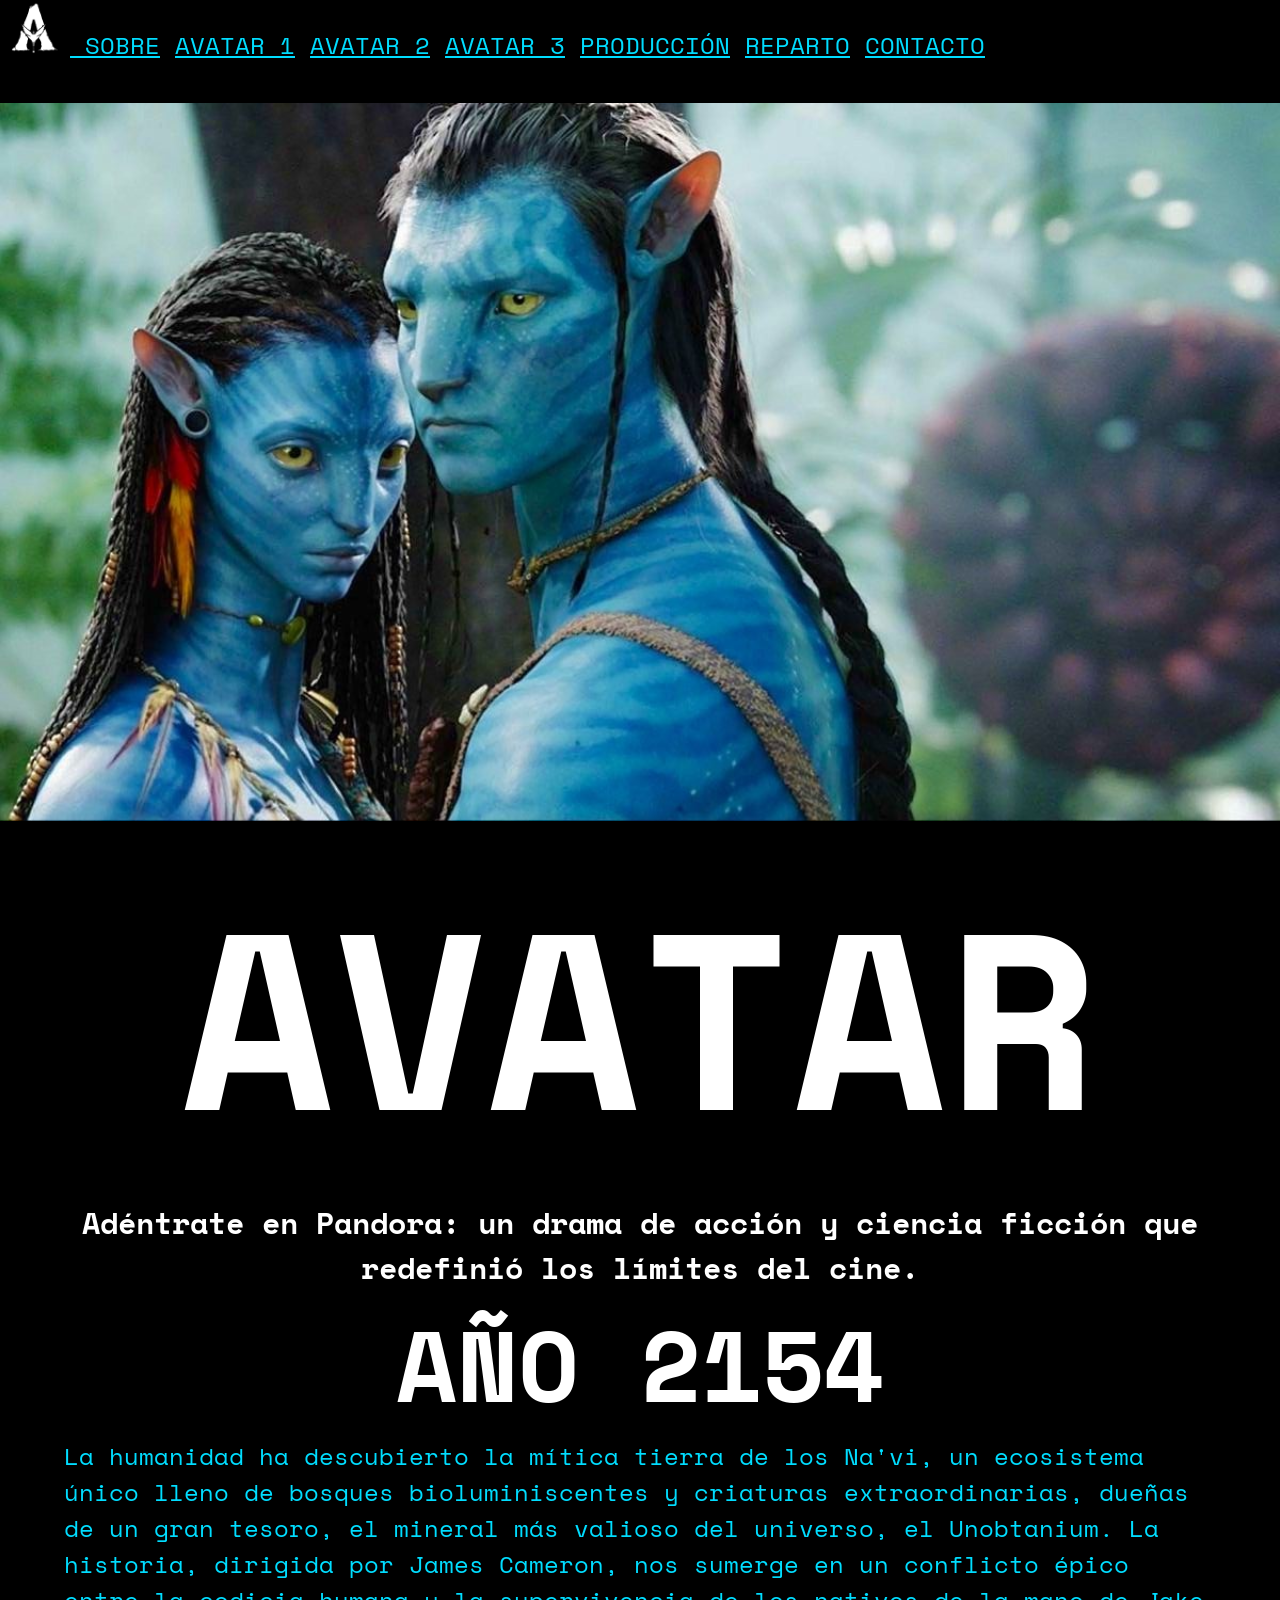
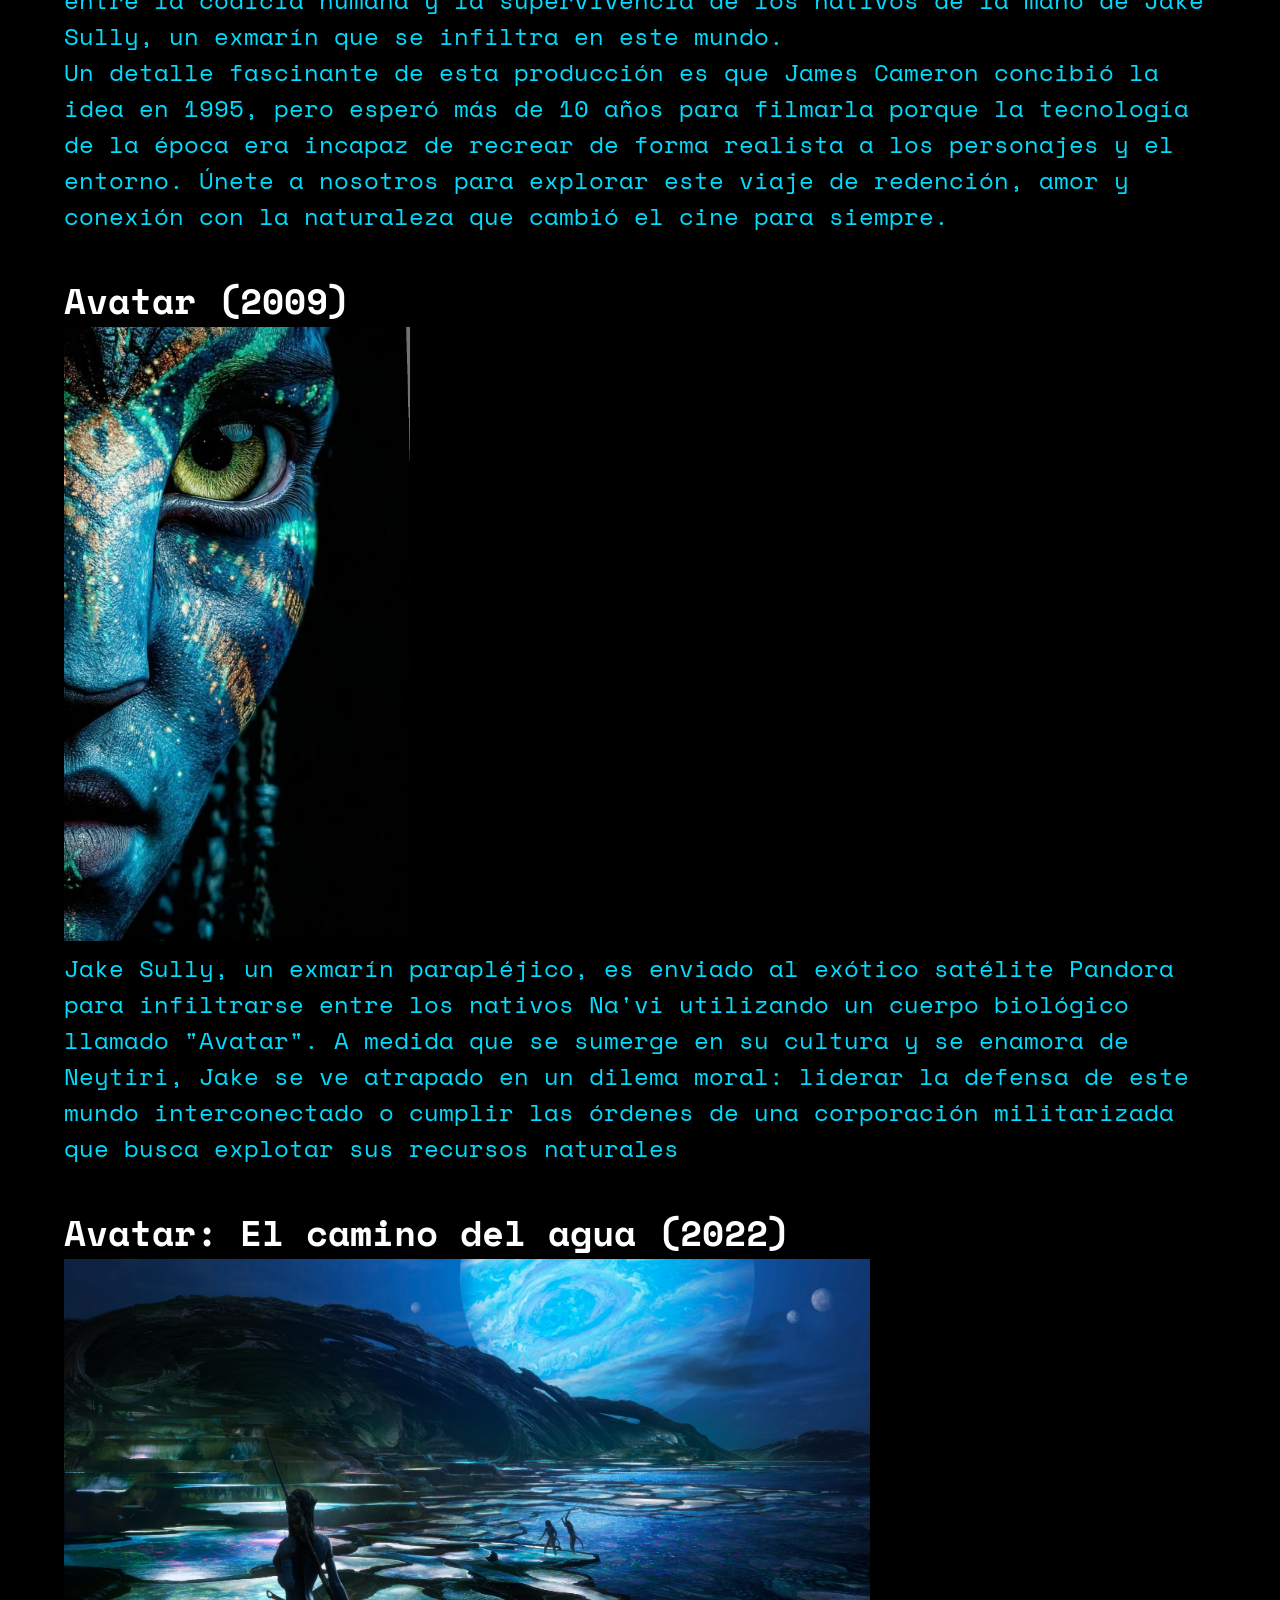
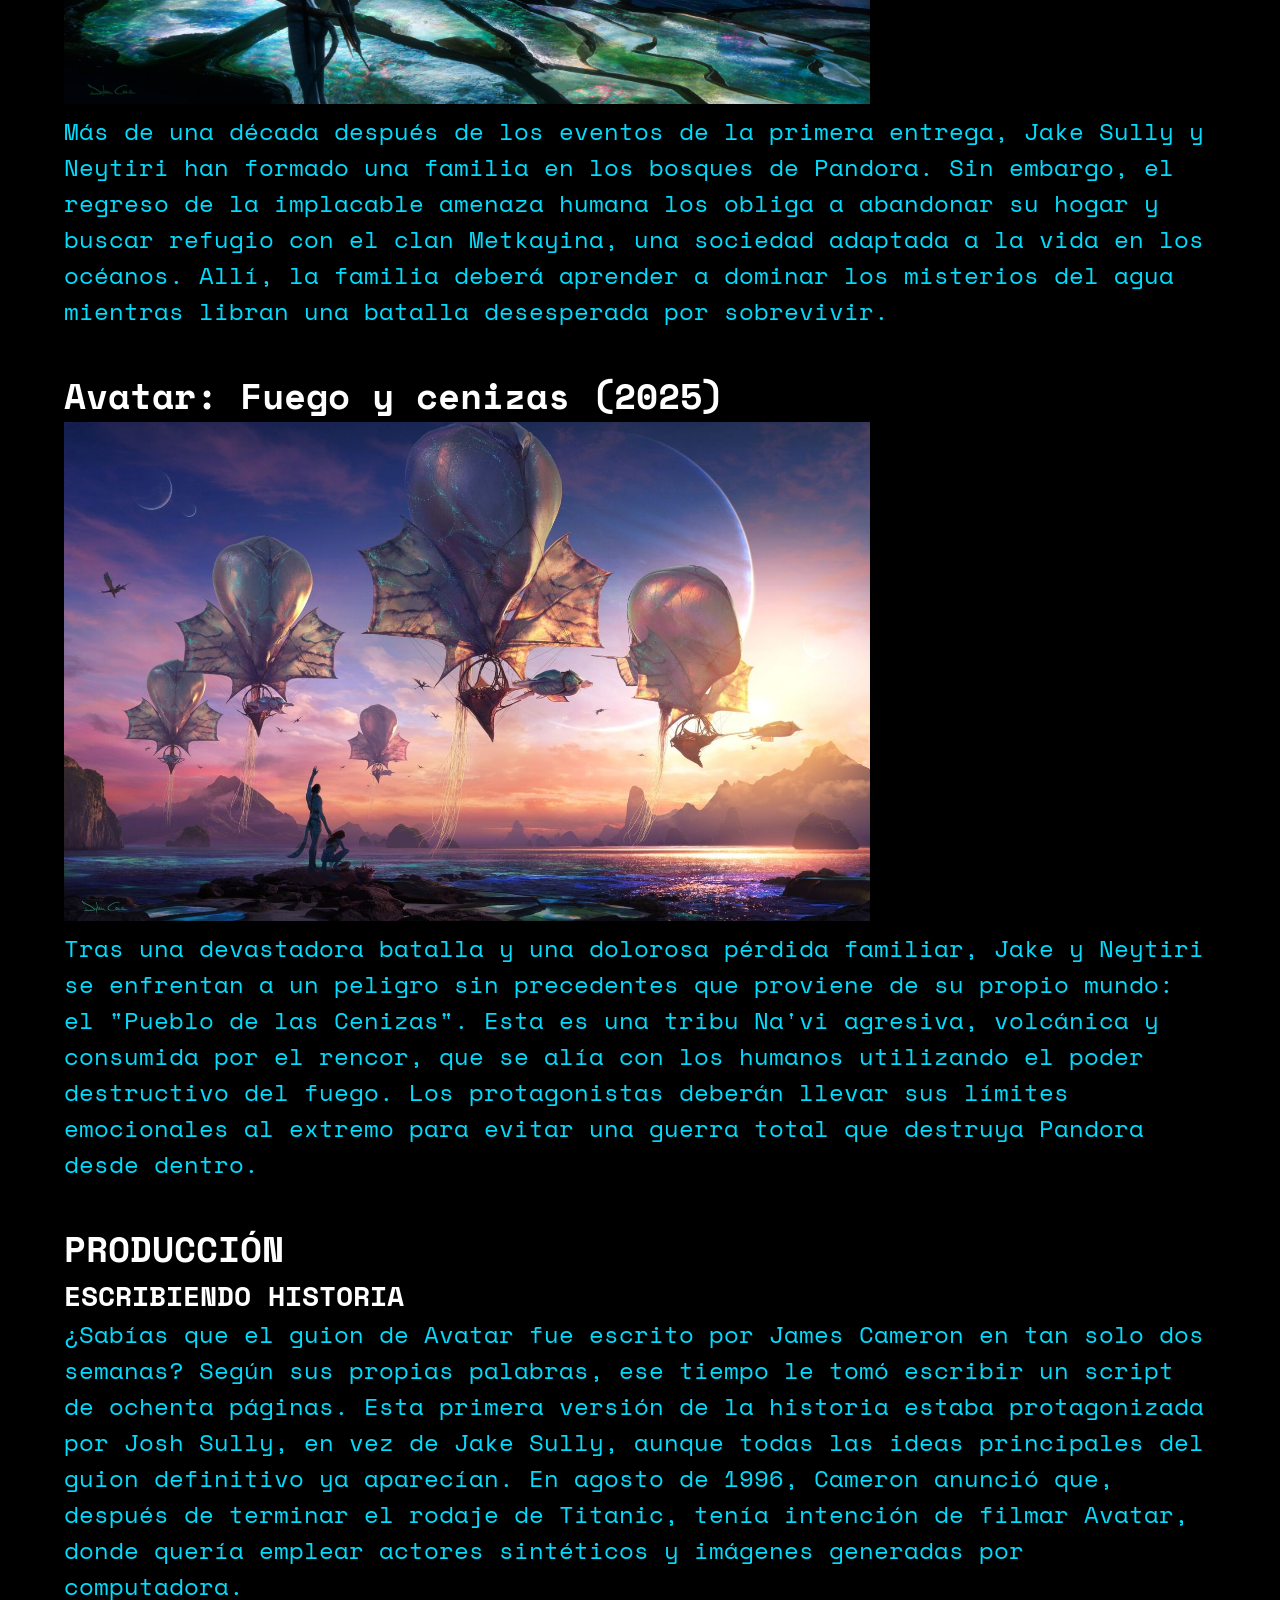
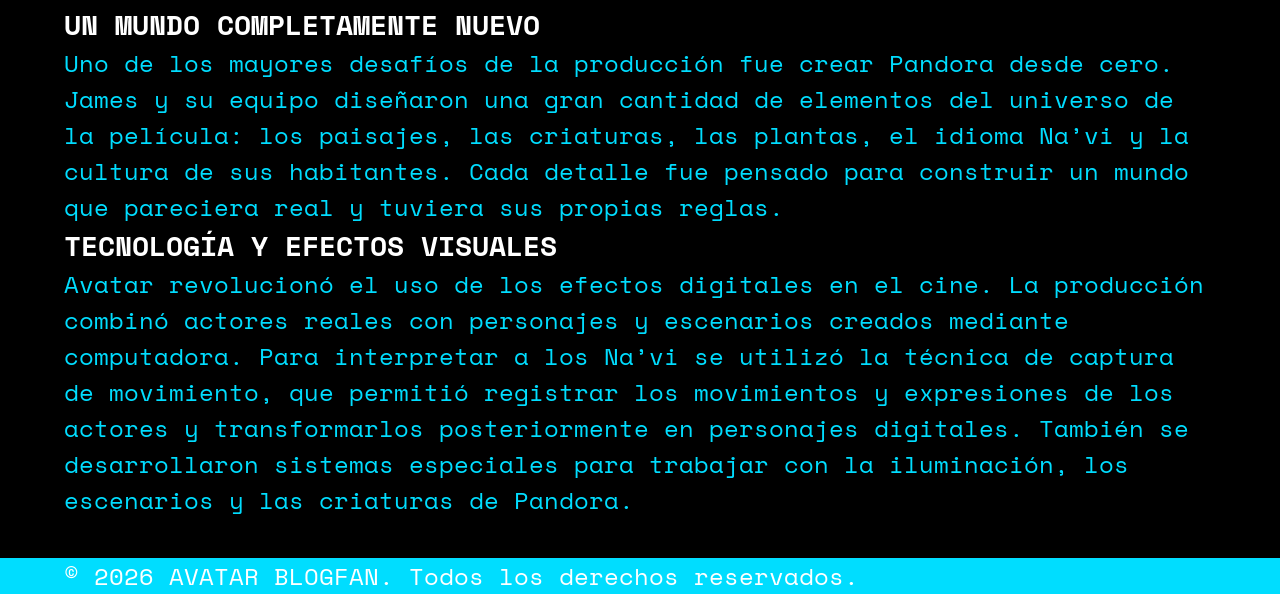
==== index.html @ cab79db0 "Add files via upload" ====
<!DOCTYPE html>
<html lang="en">
<head>
    <meta charset="UTF-8">
    <meta name="viewport" content="width=device-width, initial-scale=1.0">
    <title>Pagina principal</title>
    <link rel="preconnect" href="https://fonts.googleapis.com">
<link rel="preconnect" href="https://fonts.gstatic.com" crossorigin>
<link href="https://fonts.googleapis.com/css2?family=Space+Mono:ital,wght@0,400;0,700;1,400;1,700&display=swap" rel="stylesheet">
    <link rel="stylesheet" href="./css/general.css">
</head>
<body>
    <header>
        <nav class="botones">
        <a href="./index.html"> 
            <img src="./img/logo avatar.png" alt="Logotipo Avatar" width="70°">
        </a>
        <a href="#SOBRE"> SOBRE</a>
        <a href="#avatar1"> AVATAR 1</a>
        <a href="#avatar2"> AVATAR 2</a>
        <a href="#avatar3"> AVATAR 3</a>
        <a href="#producción"> PRODUCCIÓN</a>
        <a href="./pages/reparto.html">REPARTO</a> 
        <a href="./pages/contacto.html">CONTACTO</a>
    
        </nav>
    
       <img src="./img/pandora inicio.jpg"  alt="Paisaje Pandora" width="100%">
       
       <article>
        <h1 class="titulo-grande">AVATAR</h1>
       <h2 class="pandora">Adéntrate en Pandora: un drama de acción y ciencia ficción que redefinió los límites del cine.</h2>
       </article>
    </header>

    <main>
        <article id="SOBRE">
            <h2 class="sinopsis"> AÑO 2154</h2>
            <p> La humanidad ha descubierto la mítica tierra de los Na'vi, un ecosistema único lleno de bosques bioluminiscentes y criaturas extraordinarias, dueñas de un gran tesoro, el mineral más valioso del universo, el Unobtanium.
            La historia, dirigida por James Cameron, nos sumerge en un conflicto épico entre la codicia humana y la supervivencia de los nativos de la mano de Jake Sully, un exmarín que se infiltra en este mundo.</p>
            <p>Un detalle fascinante de esta producción es que James Cameron concibió la idea en 1995, pero esperó más de 10 años para filmarla porque la tecnología de la época era incapaz de recrear de forma realista a los personajes y el entorno. Únete a nosotros para explorar este viaje de redención, amor y conexión con la naturaleza que cambió el cine para siempre.</p>
        
        </article>
    
        <article id="avatar1" >
            <h2>Avatar (2009)</h2>
            <img src="./img/Neytiri.png" alt="avatar1" width="30%">
            <p>Jake Sully, un exmarín parapléjico, es enviado al exótico satélite Pandora para infiltrarse entre los nativos Na'vi utilizando un cuerpo biológico llamado "Avatar". A medida que se sumerge en su cultura y se enamora de Neytiri, Jake se ve atrapado en un dilema moral: liderar la defensa de este mundo interconectado o cumplir las órdenes de una corporación militarizada que busca explotar sus recursos naturales</p>
        </article>

        <article id="avatar2" >
            <h2>Avatar: El camino del agua (2022) </h2>
            <img src="./img/avatar2.jpg" alt="avatar2" width="70%">
            <p>Más de una década después de los eventos de la primera entrega, Jake Sully y Neytiri han formado una familia en los bosques de Pandora. Sin embargo, el regreso de la implacable amenaza humana los obliga a abandonar su hogar y buscar refugio con el clan Metkayina, una sociedad adaptada a la vida en los océanos. Allí, la familia deberá aprender a dominar los misterios del agua mientras libran una batalla desesperada por sobrevivir.</p>
        </article>

        <article id="avatar3">
            <h2>Avatar: Fuego y cenizas (2025) </h2>
            <img src="./img/avatar3.jpg" alt="avatar3" width="70%">
            <p>Tras una devastadora batalla y una dolorosa pérdida familiar, Jake y Neytiri se enfrentan a un peligro sin precedentes que proviene de su propio mundo: el "Pueblo de las Cenizas". Esta es una tribu Na'vi agresiva, volcánica y consumida por el rencor, que se alía con los humanos utilizando el poder destructivo del fuego. Los protagonistas deberán llevar sus límites emocionales al extremo para evitar una guerra total que destruya Pandora desde dentro.</p>
        </article>



        <article id="producción">
            <h2>PRODUCCIÓN</h2>

            <h3> ESCRIBIENDO HISTORIA </h3>
            <P>¿Sabías que el guion de Avatar fue escrito por James Cameron en tan solo dos semanas? Según sus propias palabras, ese tiempo le tomó escribir un script de ochenta páginas. Esta primera versión de la historia estaba protagonizada por Josh Sully, en vez de Jake Sully, aunque todas las ideas principales del guion definitivo ya aparecían.
            En agosto de 1996, Cameron anunció que, después de terminar el rodaje de Titanic, tenía intención de filmar Avatar, donde quería emplear actores sintéticos y imágenes generadas por computadora.</P>
            <h3> UN MUNDO COMPLETAMENTE NUEVO </h3>
            <P>Uno de los mayores desafíos de la producción fue crear Pandora desde cero. James y su equipo diseñaron una gran cantidad de elementos del universo de la película: los paisajes, las criaturas, las plantas, el idioma Na’vi y la cultura de sus habitantes. Cada detalle fue pensado para construir un mundo que pareciera real y tuviera sus propias reglas.</P>

            <h3>TECNOLOGÍA Y EFECTOS VISUALES</h3>
            <p> Avatar revolucionó el uso de los efectos digitales en el cine. La producción combinó actores reales con personajes y escenarios creados mediante computadora. Para interpretar a los Na’vi se utilizó la técnica de captura de movimiento, que permitió registrar los movimientos y expresiones de los actores y transformarlos posteriormente en personajes digitales. También se desarrollaron sistemas especiales para trabajar con la iluminación, los escenarios y las criaturas de Pandora.</p>


        </article>
    </main>
   
    <footer>
    <p class="copy">&copy; 2026 AVATAR BLOGFAN. Todos los derechos reservados.</p>
   </footer>

</body>
</html>
---- css/general.css ----
*{
    margin: 0;
}
body {
    background-color: rgb(0, 0, 0);
    color:white;
    font-size: x-large;
    font-family: 'Lucida Sans', 'Lucida Sans Regular', 'Lucida Grande', 'Lucida Sans Unicode', Geneva, Verdana, sans-serif;
    font-family: "Space Mono", monospace;
  font-weight: 400;
  font-style: normal;
}
.titulo-grande {
  text-align: center;
  font-size: 250px;   
}
a{
    color: rgb(0, 221, 255);
}

.sinopsis{ text-align: center;
font-size: 100px;}

p
{
    color: rgb(0, 221, 255);
    margin: auto;
}
article{
    margin: 0 5%;
    margin-bottom: 40px;
}

article:last-child {
  margin-bottom: 0;
}
.pandora
{
     font-size: 30px; 
     text-align: center;
}
.botones
{ margin-bottom: 40px;
}

footer
{
  margin-top: 40px;
  background-color:  rgb(0, 221, 255);
}

.copy
{
  color: white;
  font-size: x-large;
 margin-left: 5%;
}
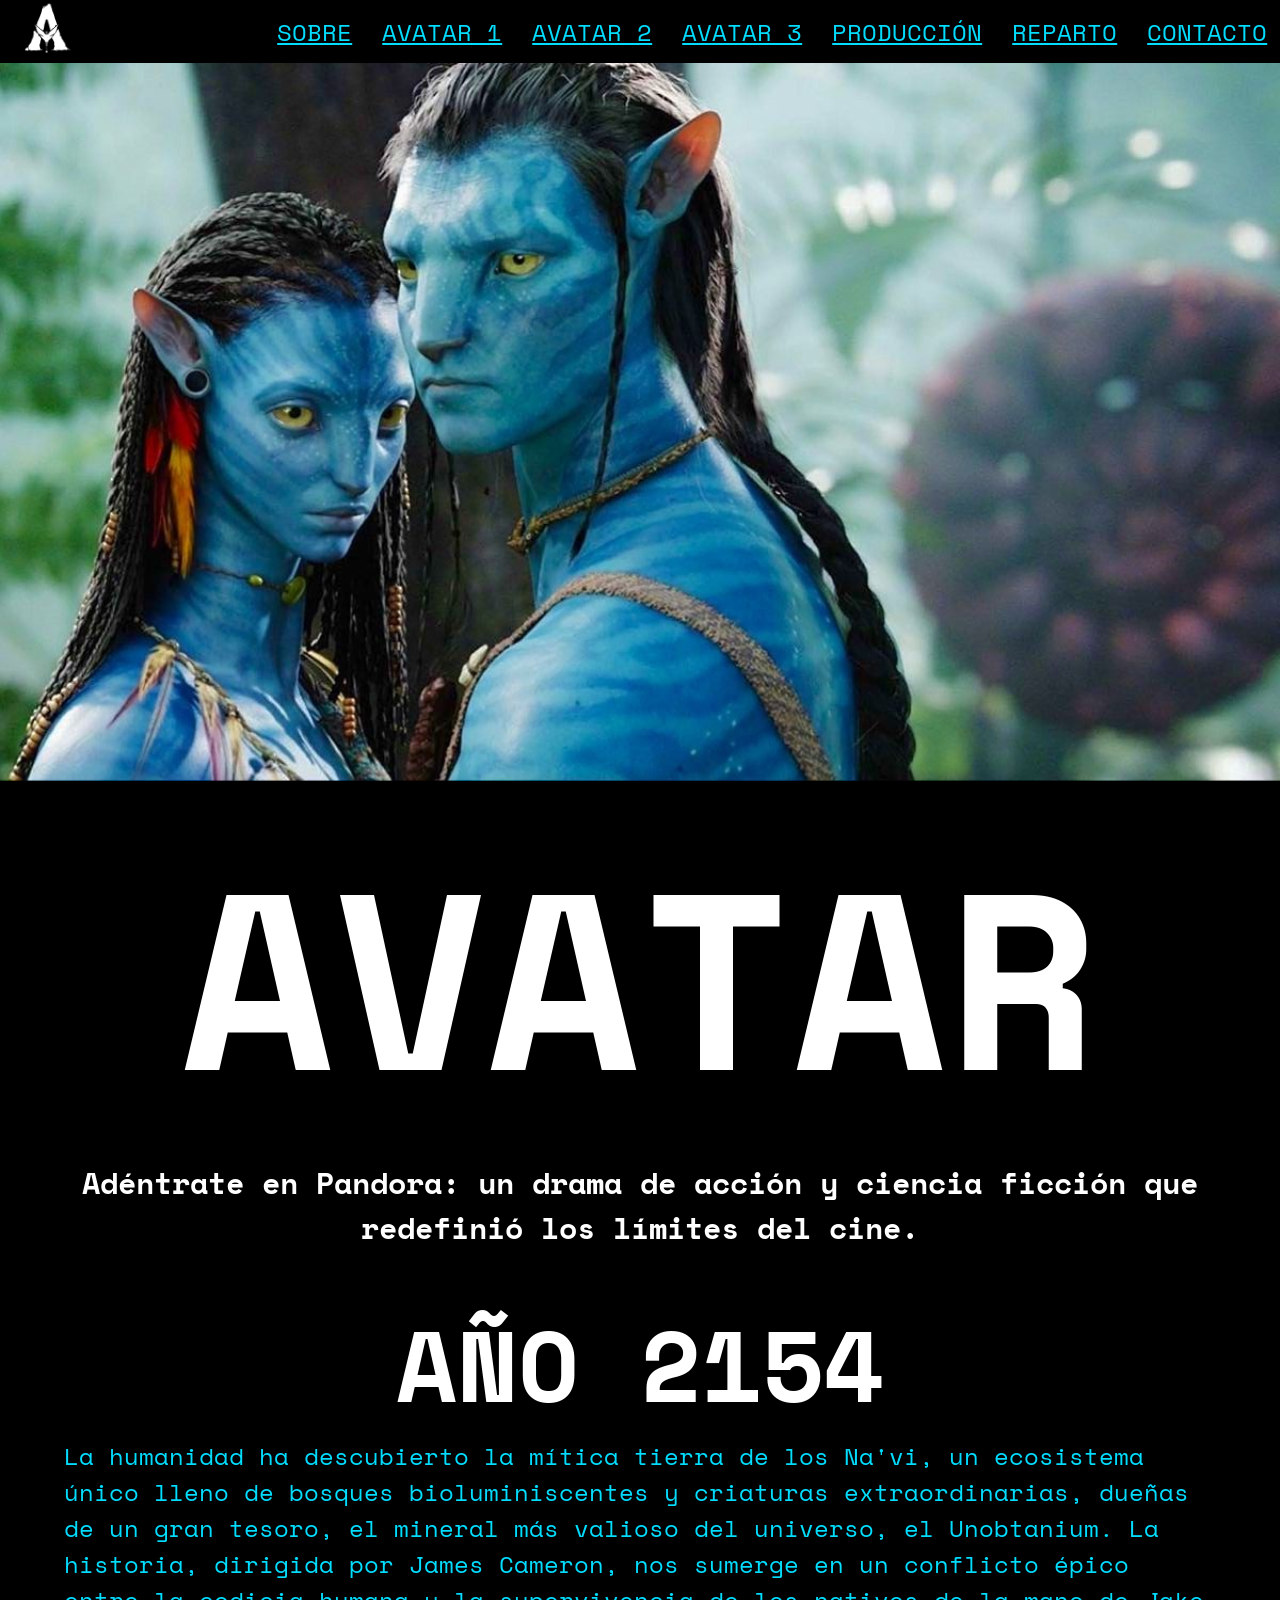
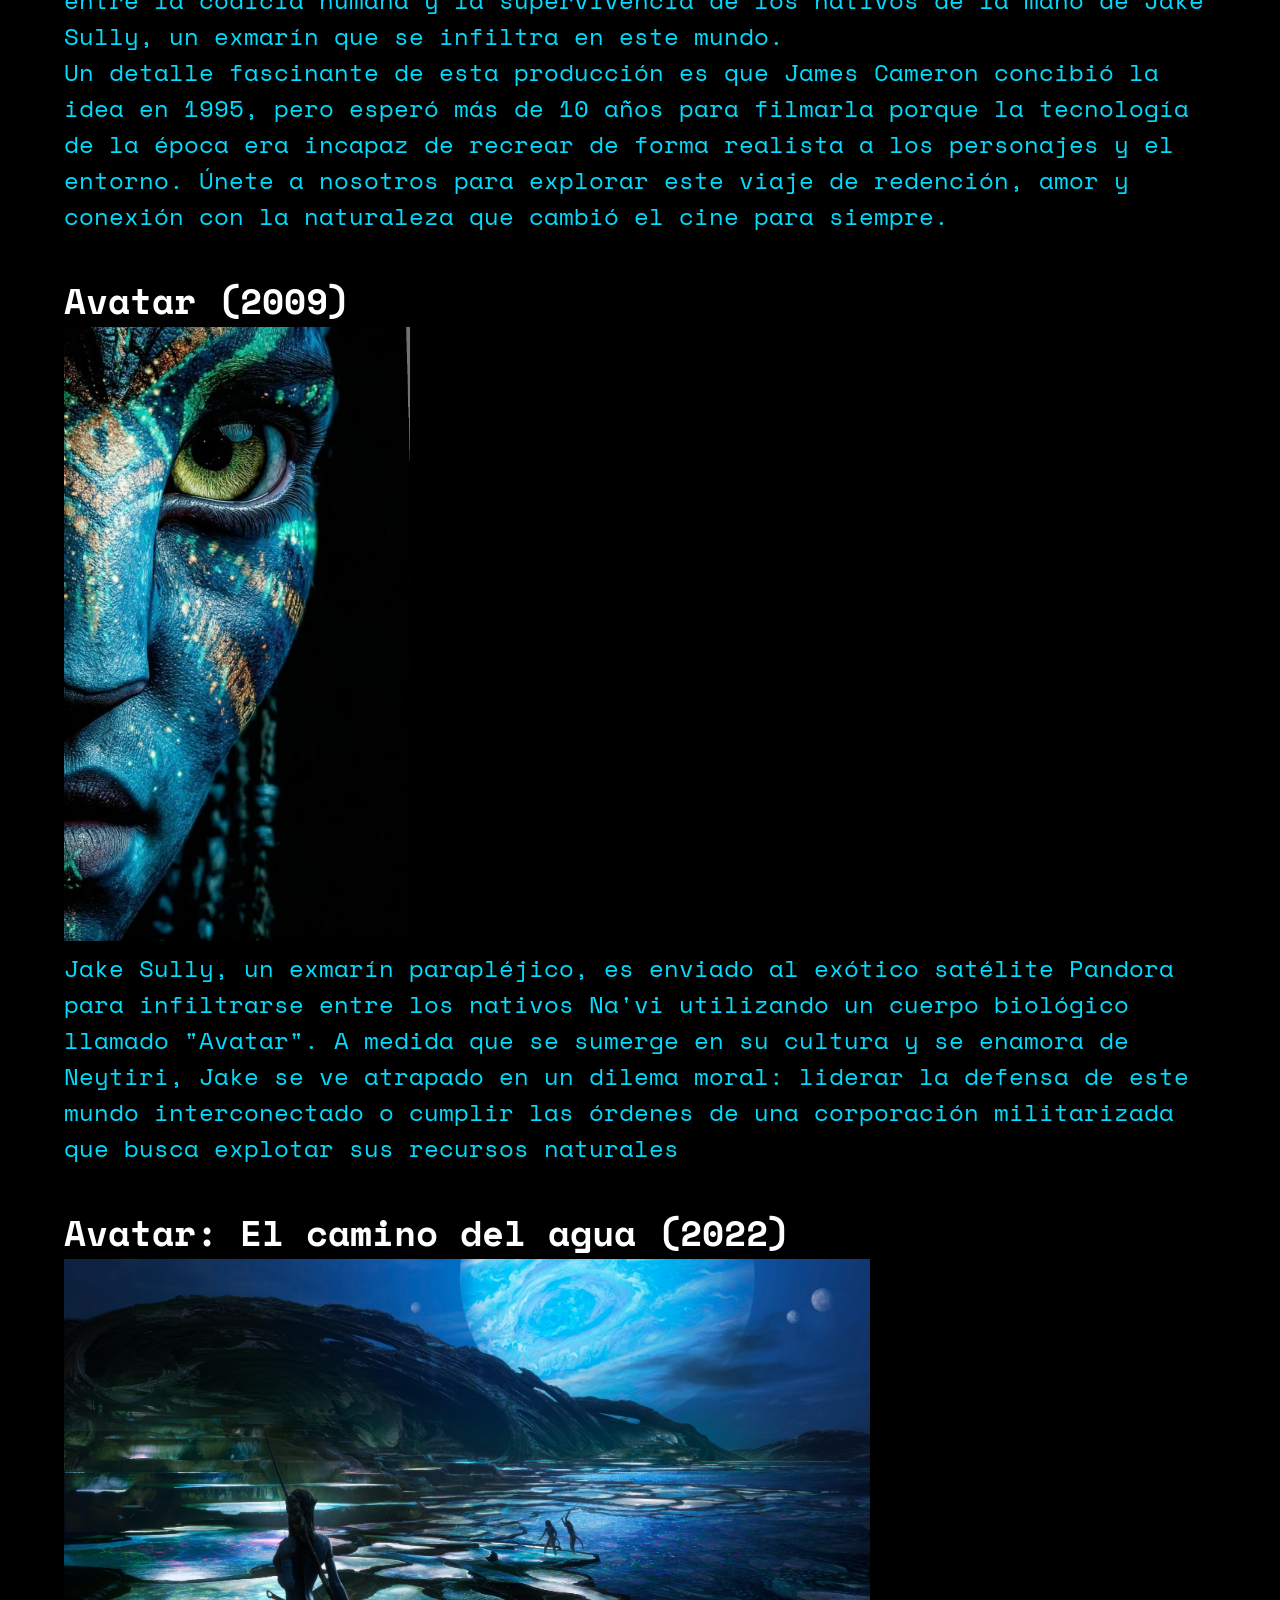
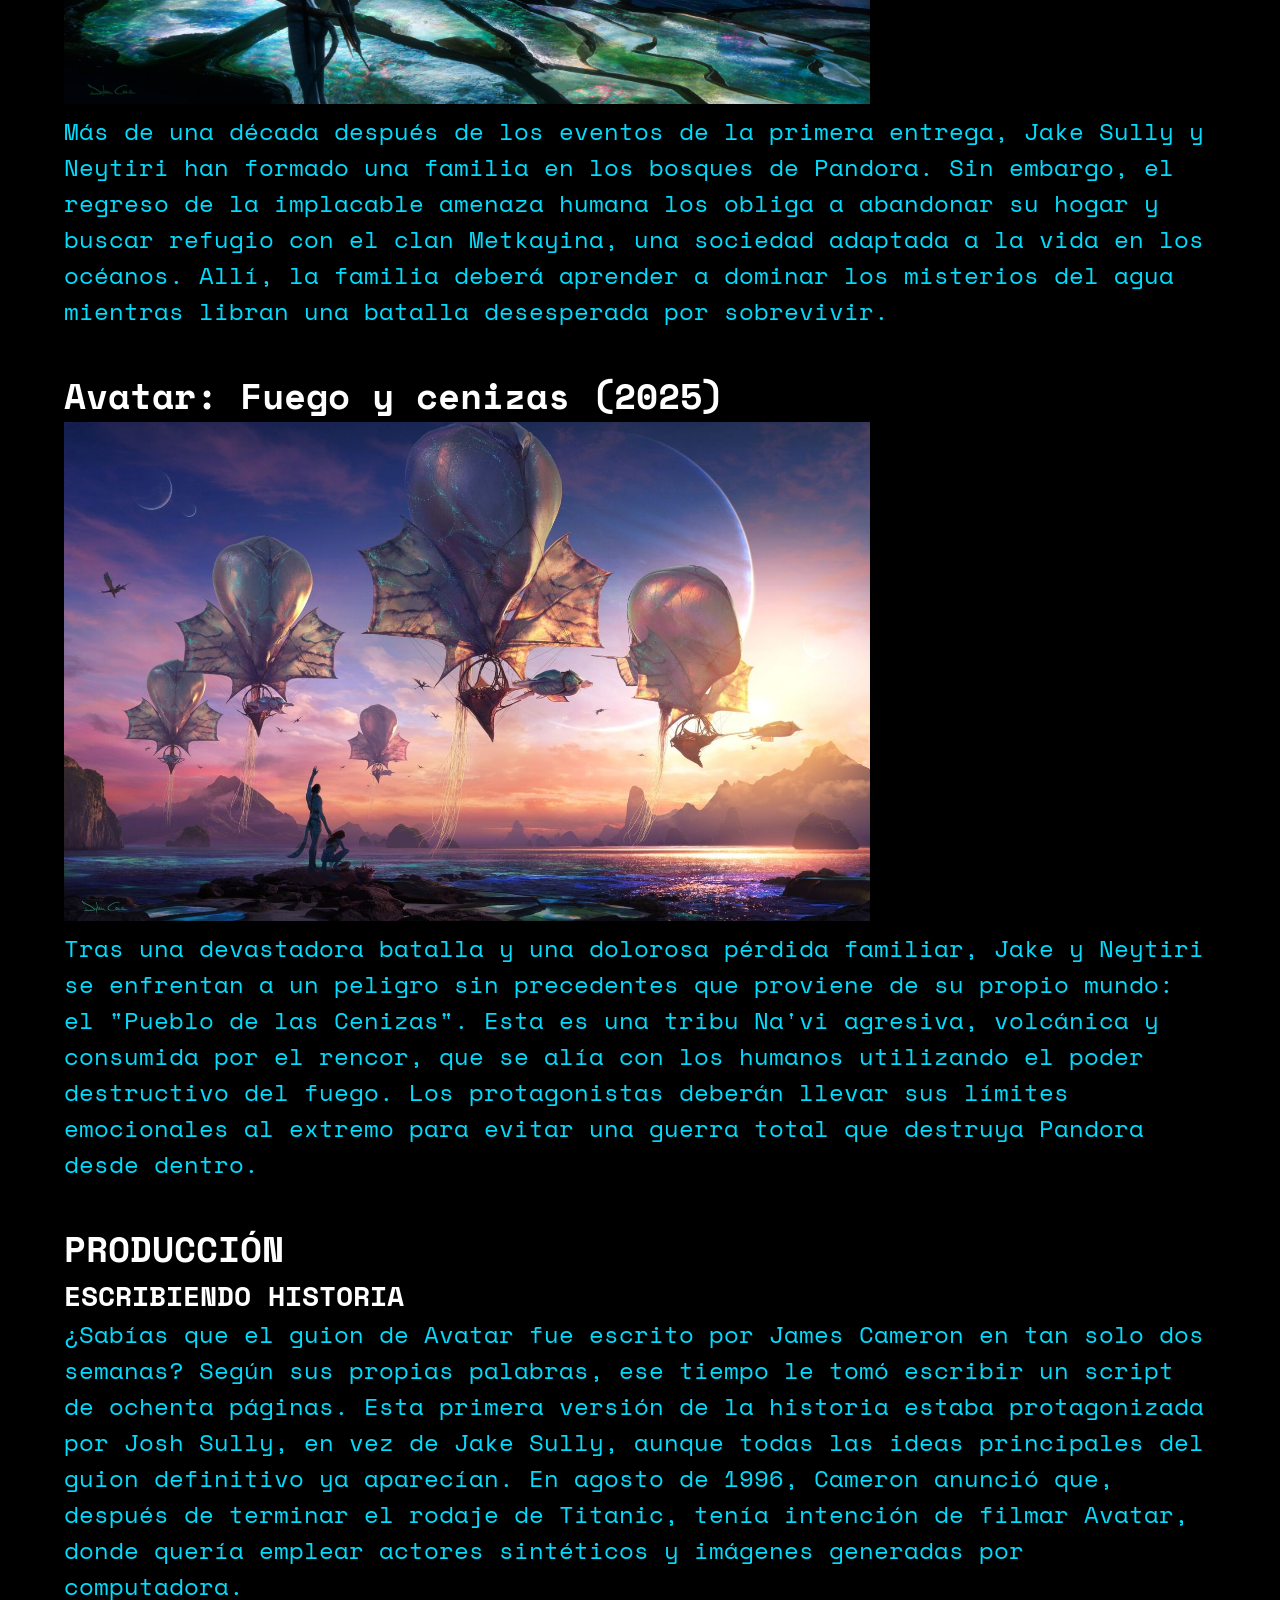
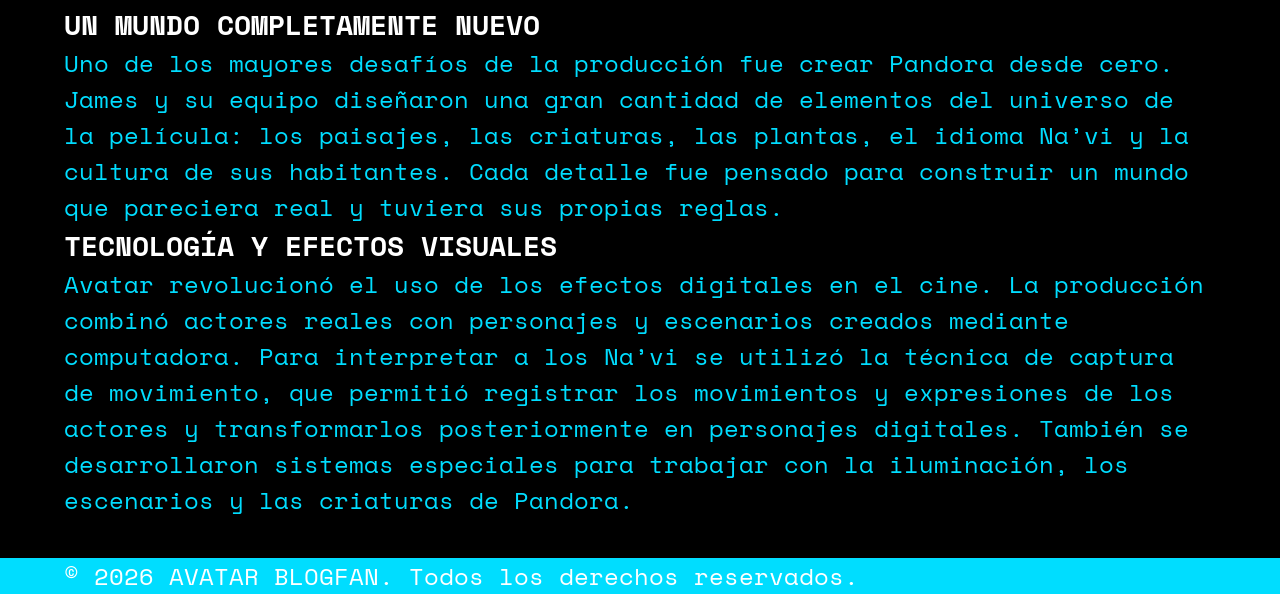
==== commit 4d2175ce: "header" ====
--- a/index.html
+++ b/index.html
@@ -1,63 +1,85 @@
 <!DOCTYPE html>
 <html lang="en">
+
 <head>
     <meta charset="UTF-8">
     <meta name="viewport" content="width=device-width, initial-scale=1.0">
     <title>Pagina principal</title>
     <link rel="preconnect" href="https://fonts.googleapis.com">
-<link rel="preconnect" href="https://fonts.gstatic.com" crossorigin>
-<link href="https://fonts.googleapis.com/css2?family=Space+Mono:ital,wght@0,400;0,700;1,400;1,700&display=swap" rel="stylesheet">
+    <link rel="preconnect" href="https://fonts.gstatic.com" crossorigin>
+    <link href="https://fonts.googleapis.com/css2?family=Space+Mono:ital,wght@0,400;0,700;1,400;1,700&display=swap"
+        rel="stylesheet">
     <link rel="stylesheet" href="./css/general.css">
 </head>
+
 <body>
     <header>
+        <a href="./index.html">
+            <img src="./img/logo avatar.png" alt="Logotipo Avatar" width="70">
+        </a>
         <nav class="botones">
-        <a href="./index.html"> 
-            <img src="./img/logo avatar.png" alt="Logotipo Avatar" width="70°">
-        </a>
-        <a href="#SOBRE"> SOBRE</a>
-        <a href="#avatar1"> AVATAR 1</a>
-        <a href="#avatar2"> AVATAR 2</a>
-        <a href="#avatar3"> AVATAR 3</a>
-        <a href="#producción"> PRODUCCIÓN</a>
-        <a href="./pages/reparto.html">REPARTO</a> 
-        <a href="./pages/contacto.html">CONTACTO</a>
-    
+            <a href="#SOBRE"> SOBRE</a>
+            <a href="#avatar1"> AVATAR 1</a>
+            <a href="#avatar2"> AVATAR 2</a>
+            <a href="#avatar3"> AVATAR 3</a>
+            <a href="#producción"> PRODUCCIÓN</a>
+            <a href="./pages/reparto.html">REPARTO</a>
+            <a href="./pages/contacto.html">CONTACTO</a>
+
         </nav>
-    
-       <img src="./img/pandora inicio.jpg"  alt="Paisaje Pandora" width="100%">
-       
-       <article>
-        <h1 class="titulo-grande">AVATAR</h1>
-       <h2 class="pandora">Adéntrate en Pandora: un drama de acción y ciencia ficción que redefinió los límites del cine.</h2>
-       </article>
+
+
     </header>
 
-    <main>
+    <main><img src="./img/pandora inicio.jpg" alt="Paisaje Pandora" width="100%">
+
+        <article>
+            <h1 class="titulo-grande">AVATAR</h1>
+            <h2 class="pandora">Adéntrate en Pandora: un drama de acción y ciencia ficción que redefinió los límites del
+                cine.</h2>
+        </article>
         <article id="SOBRE">
             <h2 class="sinopsis"> AÑO 2154</h2>
-            <p> La humanidad ha descubierto la mítica tierra de los Na'vi, un ecosistema único lleno de bosques bioluminiscentes y criaturas extraordinarias, dueñas de un gran tesoro, el mineral más valioso del universo, el Unobtanium.
-            La historia, dirigida por James Cameron, nos sumerge en un conflicto épico entre la codicia humana y la supervivencia de los nativos de la mano de Jake Sully, un exmarín que se infiltra en este mundo.</p>
-            <p>Un detalle fascinante de esta producción es que James Cameron concibió la idea en 1995, pero esperó más de 10 años para filmarla porque la tecnología de la época era incapaz de recrear de forma realista a los personajes y el entorno. Únete a nosotros para explorar este viaje de redención, amor y conexión con la naturaleza que cambió el cine para siempre.</p>
-        
+            <p> La humanidad ha descubierto la mítica tierra de los Na'vi, un ecosistema único lleno de bosques
+                bioluminiscentes y criaturas extraordinarias, dueñas de un gran tesoro, el mineral más valioso del
+                universo, el Unobtanium.
+                La historia, dirigida por James Cameron, nos sumerge en un conflicto épico entre la codicia humana y la
+                supervivencia de los nativos de la mano de Jake Sully, un exmarín que se infiltra en este mundo.</p>
+            <p>Un detalle fascinante de esta producción es que James Cameron concibió la idea en 1995, pero esperó más
+                de 10 años para filmarla porque la tecnología de la época era incapaz de recrear de forma realista a los
+                personajes y el entorno. Únete a nosotros para explorar este viaje de redención, amor y conexión con la
+                naturaleza que cambió el cine para siempre.</p>
+
         </article>
-    
-        <article id="avatar1" >
+
+        <article id="avatar1">
             <h2>Avatar (2009)</h2>
             <img src="./img/Neytiri.png" alt="avatar1" width="30%">
-            <p>Jake Sully, un exmarín parapléjico, es enviado al exótico satélite Pandora para infiltrarse entre los nativos Na'vi utilizando un cuerpo biológico llamado "Avatar". A medida que se sumerge en su cultura y se enamora de Neytiri, Jake se ve atrapado en un dilema moral: liderar la defensa de este mundo interconectado o cumplir las órdenes de una corporación militarizada que busca explotar sus recursos naturales</p>
+            <p>Jake Sully, un exmarín parapléjico, es enviado al exótico satélite Pandora para infiltrarse entre los
+                nativos Na'vi utilizando un cuerpo biológico llamado "Avatar". A medida que se sumerge en su cultura y
+                se enamora de Neytiri, Jake se ve atrapado en un dilema moral: liderar la defensa de este mundo
+                interconectado o cumplir las órdenes de una corporación militarizada que busca explotar sus recursos
+                naturales</p>
         </article>
 
-        <article id="avatar2" >
+        <article id="avatar2">
             <h2>Avatar: El camino del agua (2022) </h2>
             <img src="./img/avatar2.jpg" alt="avatar2" width="70%">
-            <p>Más de una década después de los eventos de la primera entrega, Jake Sully y Neytiri han formado una familia en los bosques de Pandora. Sin embargo, el regreso de la implacable amenaza humana los obliga a abandonar su hogar y buscar refugio con el clan Metkayina, una sociedad adaptada a la vida en los océanos. Allí, la familia deberá aprender a dominar los misterios del agua mientras libran una batalla desesperada por sobrevivir.</p>
+            <p>Más de una década después de los eventos de la primera entrega, Jake Sully y Neytiri han formado una
+                familia en los bosques de Pandora. Sin embargo, el regreso de la implacable amenaza humana los obliga a
+                abandonar su hogar y buscar refugio con el clan Metkayina, una sociedad adaptada a la vida en los
+                océanos. Allí, la familia deberá aprender a dominar los misterios del agua mientras libran una batalla
+                desesperada por sobrevivir.</p>
         </article>
 
         <article id="avatar3">
             <h2>Avatar: Fuego y cenizas (2025) </h2>
             <img src="./img/avatar3.jpg" alt="avatar3" width="70%">
-            <p>Tras una devastadora batalla y una dolorosa pérdida familiar, Jake y Neytiri se enfrentan a un peligro sin precedentes que proviene de su propio mundo: el "Pueblo de las Cenizas". Esta es una tribu Na'vi agresiva, volcánica y consumida por el rencor, que se alía con los humanos utilizando el poder destructivo del fuego. Los protagonistas deberán llevar sus límites emocionales al extremo para evitar una guerra total que destruya Pandora desde dentro.</p>
+            <p>Tras una devastadora batalla y una dolorosa pérdida familiar, Jake y Neytiri se enfrentan a un peligro
+                sin precedentes que proviene de su propio mundo: el "Pueblo de las Cenizas". Esta es una tribu Na'vi
+                agresiva, volcánica y consumida por el rencor, que se alía con los humanos utilizando el poder
+                destructivo del fuego. Los protagonistas deberán llevar sus límites emocionales al extremo para evitar
+                una guerra total que destruya Pandora desde dentro.</p>
         </article>
 
 
@@ -66,21 +88,33 @@
             <h2>PRODUCCIÓN</h2>
 
             <h3> ESCRIBIENDO HISTORIA </h3>
-            <P>¿Sabías que el guion de Avatar fue escrito por James Cameron en tan solo dos semanas? Según sus propias palabras, ese tiempo le tomó escribir un script de ochenta páginas. Esta primera versión de la historia estaba protagonizada por Josh Sully, en vez de Jake Sully, aunque todas las ideas principales del guion definitivo ya aparecían.
-            En agosto de 1996, Cameron anunció que, después de terminar el rodaje de Titanic, tenía intención de filmar Avatar, donde quería emplear actores sintéticos y imágenes generadas por computadora.</P>
+            <P>¿Sabías que el guion de Avatar fue escrito por James Cameron en tan solo dos semanas? Según sus propias
+                palabras, ese tiempo le tomó escribir un script de ochenta páginas. Esta primera versión de la historia
+                estaba protagonizada por Josh Sully, en vez de Jake Sully, aunque todas las ideas principales del guion
+                definitivo ya aparecían.
+                En agosto de 1996, Cameron anunció que, después de terminar el rodaje de Titanic, tenía intención de
+                filmar Avatar, donde quería emplear actores sintéticos y imágenes generadas por computadora.</P>
             <h3> UN MUNDO COMPLETAMENTE NUEVO </h3>
-            <P>Uno de los mayores desafíos de la producción fue crear Pandora desde cero. James y su equipo diseñaron una gran cantidad de elementos del universo de la película: los paisajes, las criaturas, las plantas, el idioma Na’vi y la cultura de sus habitantes. Cada detalle fue pensado para construir un mundo que pareciera real y tuviera sus propias reglas.</P>
+            <P>Uno de los mayores desafíos de la producción fue crear Pandora desde cero. James y su equipo diseñaron
+                una gran cantidad de elementos del universo de la película: los paisajes, las criaturas, las plantas, el
+                idioma Na’vi y la cultura de sus habitantes. Cada detalle fue pensado para construir un mundo que
+                pareciera real y tuviera sus propias reglas.</P>
 
             <h3>TECNOLOGÍA Y EFECTOS VISUALES</h3>
-            <p> Avatar revolucionó el uso de los efectos digitales en el cine. La producción combinó actores reales con personajes y escenarios creados mediante computadora. Para interpretar a los Na’vi se utilizó la técnica de captura de movimiento, que permitió registrar los movimientos y expresiones de los actores y transformarlos posteriormente en personajes digitales. También se desarrollaron sistemas especiales para trabajar con la iluminación, los escenarios y las criaturas de Pandora.</p>
+            <p> Avatar revolucionó el uso de los efectos digitales en el cine. La producción combinó actores reales con
+                personajes y escenarios creados mediante computadora. Para interpretar a los Na’vi se utilizó la técnica
+                de captura de movimiento, que permitió registrar los movimientos y expresiones de los actores y
+                transformarlos posteriormente en personajes digitales. También se desarrollaron sistemas especiales para
+                trabajar con la iluminación, los escenarios y las criaturas de Pandora.</p>
 
 
         </article>
     </main>
-   
+
     <footer>
-    <p class="copy">&copy; 2026 AVATAR BLOGFAN. Todos los derechos reservados.</p>
-   </footer>
+        <p class="copy">&copy; 2026 AVATAR BLOGFAN. Todos los derechos reservados.</p>
+    </footer>
 
 </body>
+
 </html>
--- a/css/general.css
+++ b/css/general.css
@@ -40,9 +40,16 @@
      text-align: center;
 }
 .botones
-{ margin-bottom: 40px;
+{ display: flex;
+  justify-content: right;
+  gap: 30px;
+  align-items: center;
 }
-
+header{
+  display: flex;
+  justify-content: space-between;
+  padding:0  1%; 
+}
 footer
 {
   margin-top: 40px;
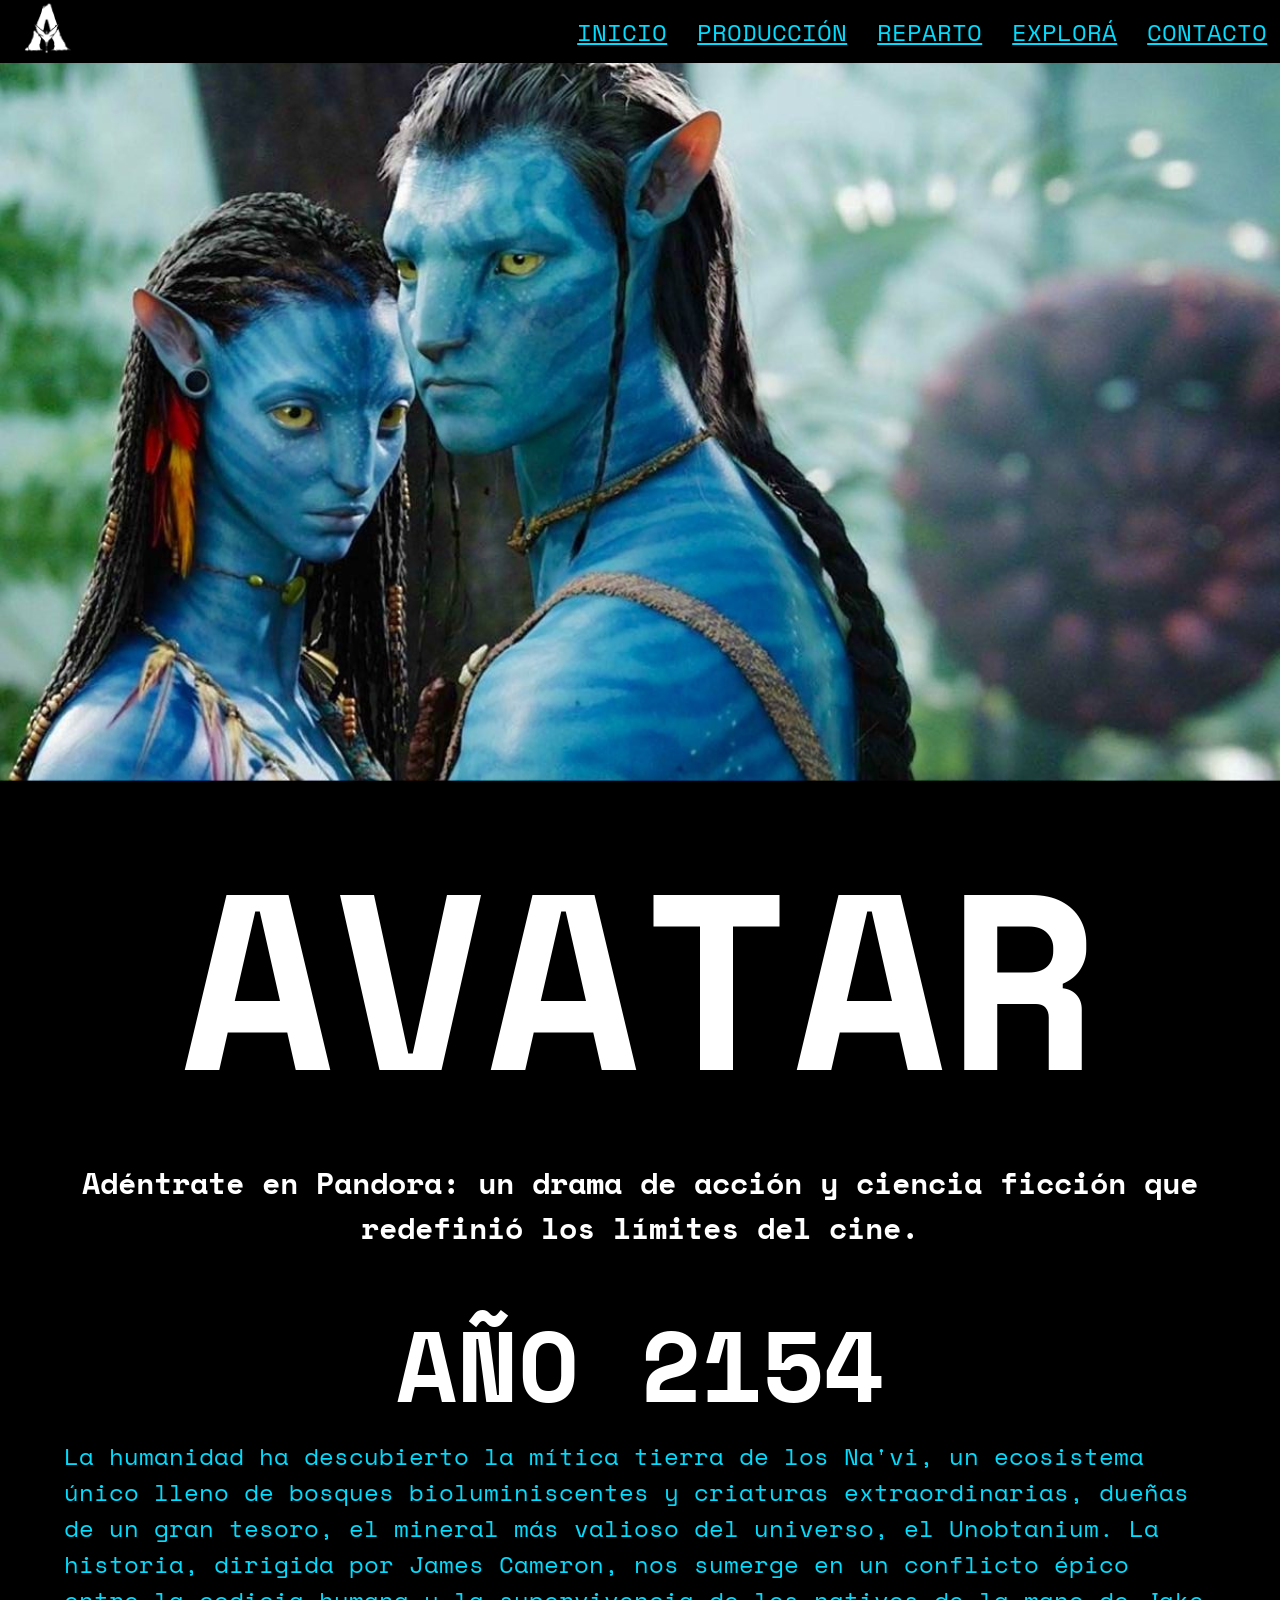
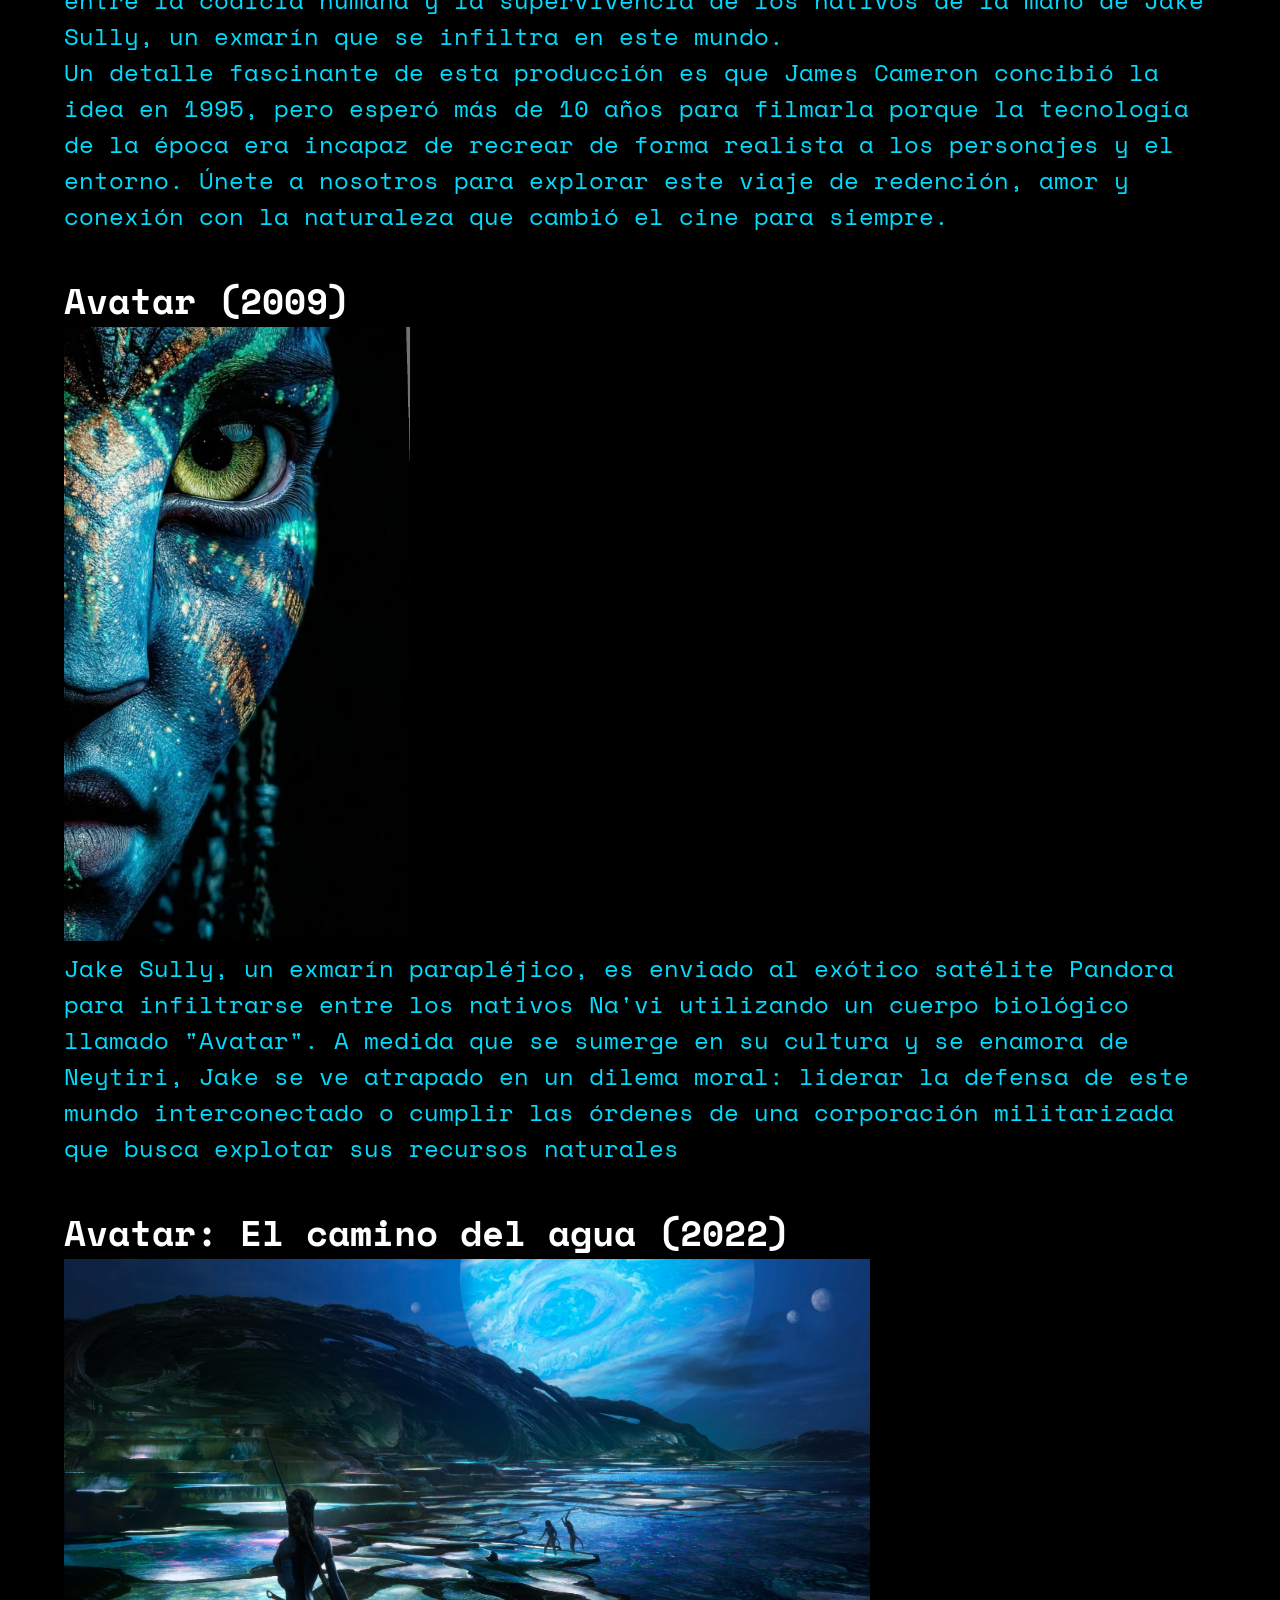
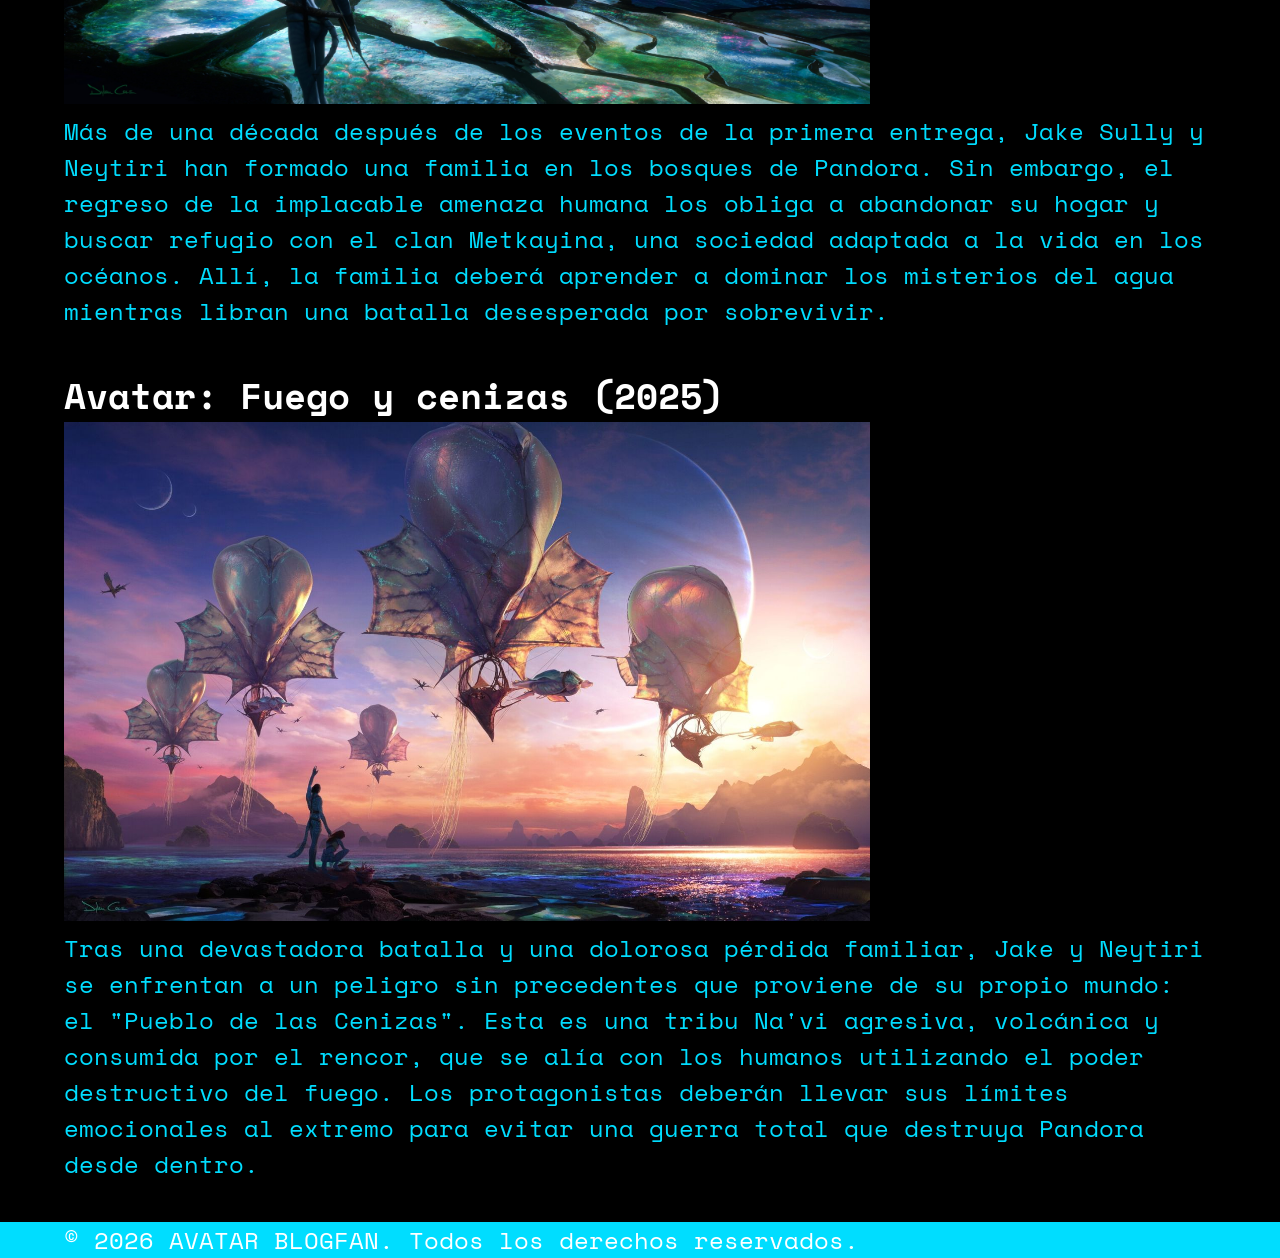
==== commit 61d9f78b: "DIVIDIR EN PAGES" ====
--- a/index.html
+++ b/index.html
@@ -18,12 +18,10 @@
             <img src="./img/logo avatar.png" alt="Logotipo Avatar" width="70">
         </a>
         <nav class="botones">
-            <a href="#SOBRE"> SOBRE</a>
-            <a href="#avatar1"> AVATAR 1</a>
-            <a href="#avatar2"> AVATAR 2</a>
-            <a href="#avatar3"> AVATAR 3</a>
-            <a href="#producción"> PRODUCCIÓN</a>
+            <a href="#inicio"> INICIO</a>
+            <a href="./pages/produccion.html"> PRODUCCIÓN</a>
             <a href="./pages/reparto.html">REPARTO</a>
+            <a href="./pages/multimedia.html">EXPLORÁ</a>
             <a href="./pages/contacto.html">CONTACTO</a>
 
         </nav>
@@ -38,7 +36,7 @@
             <h2 class="pandora">Adéntrate en Pandora: un drama de acción y ciencia ficción que redefinió los límites del
                 cine.</h2>
         </article>
-        <article id="SOBRE">
+        <article id="inicio">
             <h2 class="sinopsis"> AÑO 2154</h2>
             <p> La humanidad ha descubierto la mítica tierra de los Na'vi, un ecosistema único lleno de bosques
                 bioluminiscentes y criaturas extraordinarias, dueñas de un gran tesoro, el mineral más valioso del
@@ -82,33 +80,6 @@
                 una guerra total que destruya Pandora desde dentro.</p>
         </article>
 
-
-
-        <article id="producción">
-            <h2>PRODUCCIÓN</h2>
-
-            <h3> ESCRIBIENDO HISTORIA </h3>
-            <P>¿Sabías que el guion de Avatar fue escrito por James Cameron en tan solo dos semanas? Según sus propias
-                palabras, ese tiempo le tomó escribir un script de ochenta páginas. Esta primera versión de la historia
-                estaba protagonizada por Josh Sully, en vez de Jake Sully, aunque todas las ideas principales del guion
-                definitivo ya aparecían.
-                En agosto de 1996, Cameron anunció que, después de terminar el rodaje de Titanic, tenía intención de
-                filmar Avatar, donde quería emplear actores sintéticos y imágenes generadas por computadora.</P>
-            <h3> UN MUNDO COMPLETAMENTE NUEVO </h3>
-            <P>Uno de los mayores desafíos de la producción fue crear Pandora desde cero. James y su equipo diseñaron
-                una gran cantidad de elementos del universo de la película: los paisajes, las criaturas, las plantas, el
-                idioma Na’vi y la cultura de sus habitantes. Cada detalle fue pensado para construir un mundo que
-                pareciera real y tuviera sus propias reglas.</P>
-
-            <h3>TECNOLOGÍA Y EFECTOS VISUALES</h3>
-            <p> Avatar revolucionó el uso de los efectos digitales en el cine. La producción combinó actores reales con
-                personajes y escenarios creados mediante computadora. Para interpretar a los Na’vi se utilizó la técnica
-                de captura de movimiento, que permitió registrar los movimientos y expresiones de los actores y
-                transformarlos posteriormente en personajes digitales. También se desarrollaron sistemas especiales para
-                trabajar con la iluminación, los escenarios y las criaturas de Pandora.</p>
-
-
-        </article>
     </main>
 
     <footer>
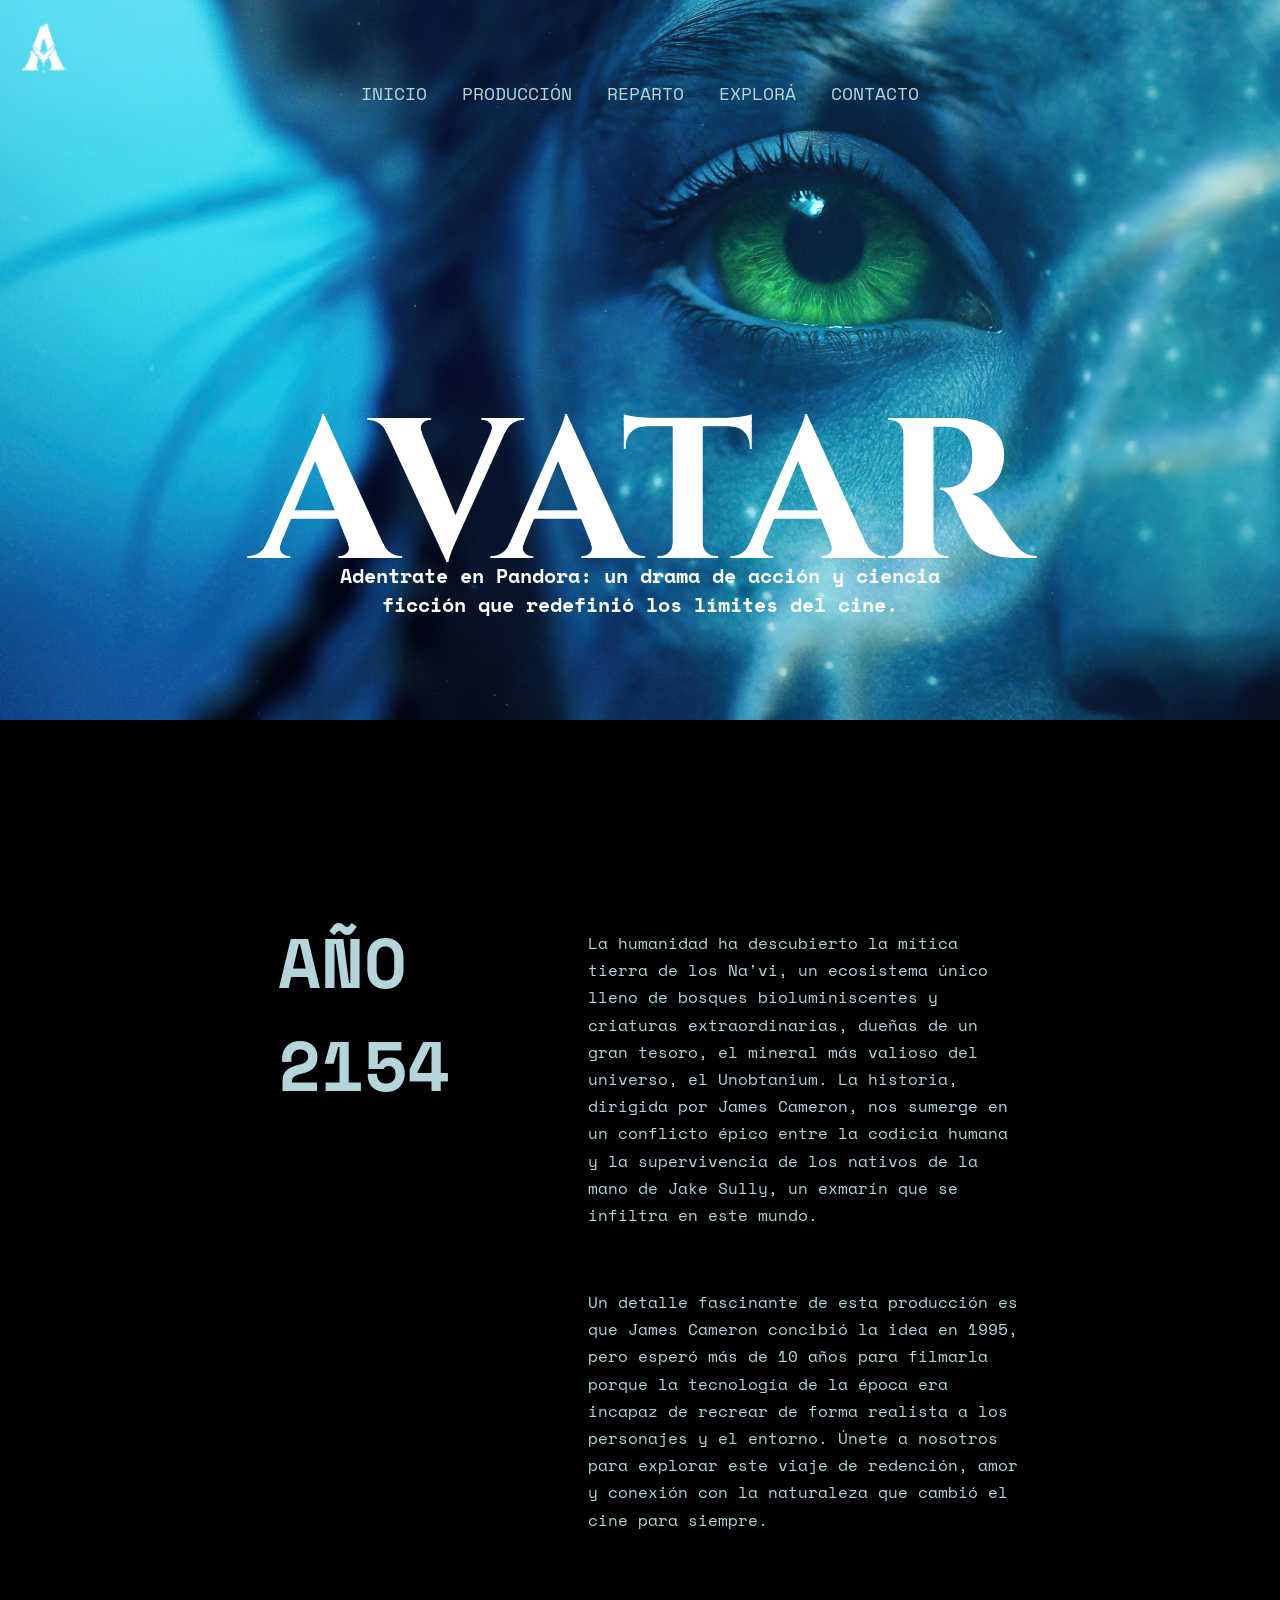
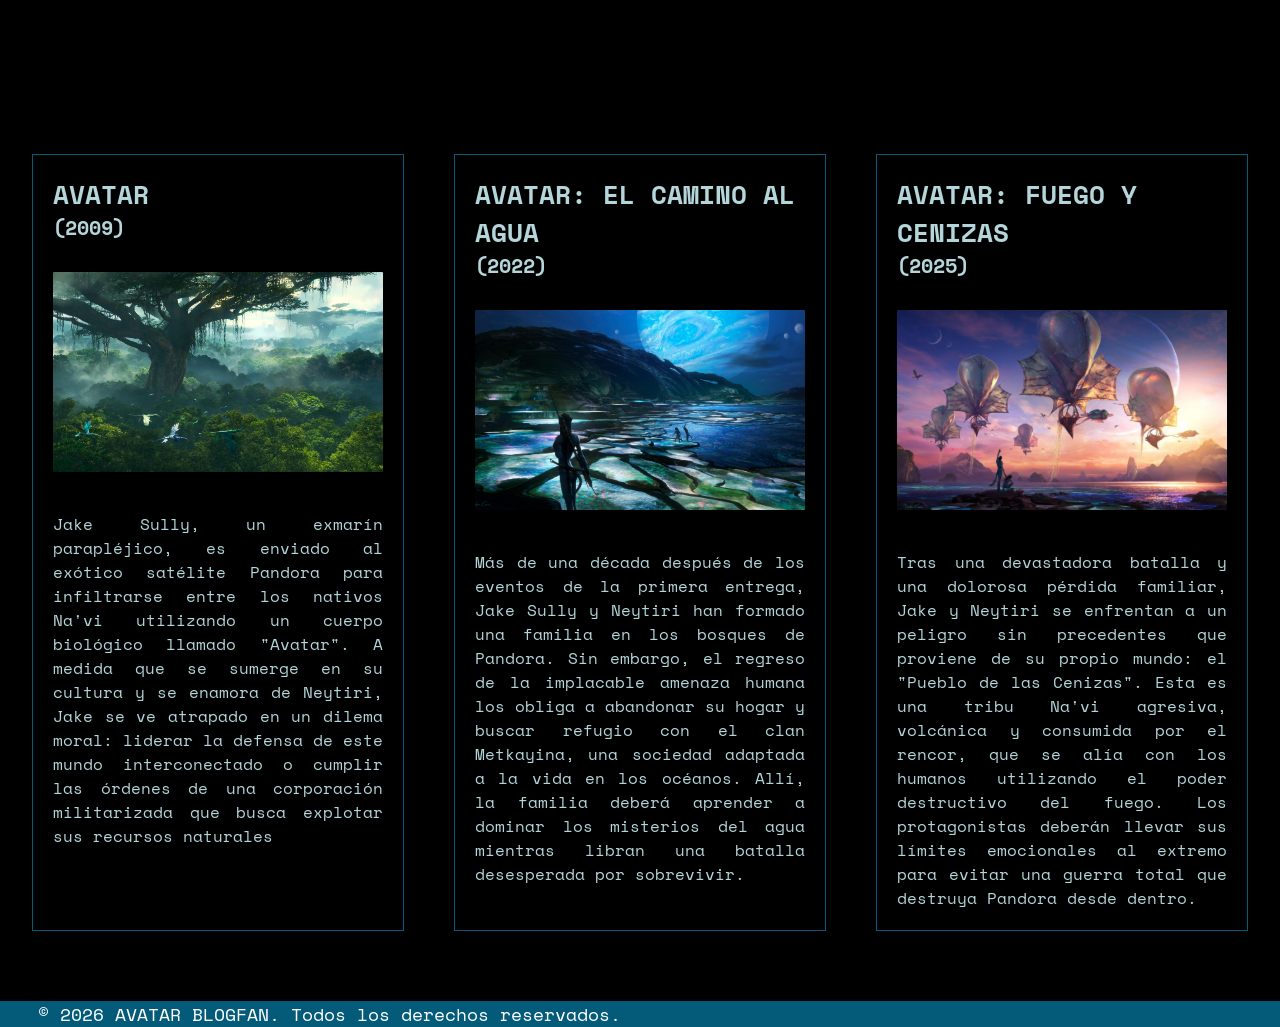
==== commit e45d7733: "todo" ====
--- a/index.html
+++ b/index.html
@@ -7,8 +7,12 @@
     <title>Pagina principal</title>
     <link rel="preconnect" href="https://fonts.googleapis.com">
     <link rel="preconnect" href="https://fonts.gstatic.com" crossorigin>
-    <link href="https://fonts.googleapis.com/css2?family=Space+Mono:ital,wght@0,400;0,700;1,400;1,700&display=swap"
-        rel="stylesheet">
+    <link href="https://fonts.googleapis.com/css2?family=Space+Mono:ital,wght@0,400;0,700;1,400;1,700&display=swap" rel="stylesheet">
+
+    <link rel="preconnect" href="https://fonts.googleapis.com">
+    <link rel="preconnect" href="https://fonts.gstatic.com" crossorigin>
+    <link href="https://fonts.googleapis.com/css2?family=Cinzel:wght@400..900&display=swap" rel="stylesheet">
+
     <link rel="stylesheet" href="./css/general.css">
 </head>
 
@@ -18,26 +22,32 @@
             <img src="./img/logo avatar.png" alt="Logotipo Avatar" width="70">
         </a>
         <nav class="botones">
+            
             <a href="#inicio"> INICIO</a>
             <a href="./pages/produccion.html"> PRODUCCIÓN</a>
             <a href="./pages/reparto.html">REPARTO</a>
             <a href="./pages/multimedia.html">EXPLORÁ</a>
             <a href="./pages/contacto.html">CONTACTO</a>
-
         </nav>
-
 
     </header>
 
-    <main><img src="./img/pandora inicio.jpg" alt="Paisaje Pandora" width="100%">
+    <main class="inicio">
+        <section class="portada" id="inicio">
 
-        <article>
+         <img src="./img/avatar imagen inicio.jpg" alt="Paisaje Pandora" width="100%">
+
+         <article>
             <h1 class="titulo-grande">AVATAR</h1>
-            <h2 class="pandora">Adéntrate en Pandora: un drama de acción y ciencia ficción que redefinió los límites del
+            <h2 class="pandora">Adentrate en Pandora: un drama de acción y ciencia ficción que redefinió los límites del
                 cine.</h2>
-        </article>
-        <article id="inicio">
-            <h2 class="sinopsis"> AÑO 2154</h2>
+         </article>
+        </section>
+
+        <section class="sinopsistodo">
+
+         <article>
+            <h2>AÑO 2154</h2>
             <p> La humanidad ha descubierto la mítica tierra de los Na'vi, un ecosistema único lleno de bosques
                 bioluminiscentes y criaturas extraordinarias, dueñas de un gran tesoro, el mineral más valioso del
                 universo, el Unobtanium.
@@ -48,11 +58,16 @@
                 personajes y el entorno. Únete a nosotros para explorar este viaje de redención, amor y conexión con la
                 naturaleza que cambió el cine para siempre.</p>
 
-        </article>
+         </article>
+        </section>
+
+
+      <section class="pelis">
 
         <article id="avatar1">
-            <h2>Avatar (2009)</h2>
-            <img src="./img/Neytiri.png" alt="avatar1" width="30%">
+            <h1>AVATAR</h1>
+            <h2>(2009)</h2>
+            <img src="./img/pandora.jpg" alt="avatar1" width="30%">
             <p>Jake Sully, un exmarín parapléjico, es enviado al exótico satélite Pandora para infiltrarse entre los
                 nativos Na'vi utilizando un cuerpo biológico llamado "Avatar". A medida que se sumerge en su cultura y
                 se enamora de Neytiri, Jake se ve atrapado en un dilema moral: liderar la defensa de este mundo
@@ -61,7 +76,8 @@
         </article>
 
         <article id="avatar2">
-            <h2>Avatar: El camino del agua (2022) </h2>
+            <h1> AVATAR: EL CAMINO AL AGUA</h1>
+            <h2>(2022) </h2>
             <img src="./img/avatar2.jpg" alt="avatar2" width="70%">
             <p>Más de una década después de los eventos de la primera entrega, Jake Sully y Neytiri han formado una
                 familia en los bosques de Pandora. Sin embargo, el regreso de la implacable amenaza humana los obliga a
@@ -71,7 +87,8 @@
         </article>
 
         <article id="avatar3">
-            <h2>Avatar: Fuego y cenizas (2025) </h2>
+            <h1>AVATAR: FUEGO Y CENIZAS</h1>
+            <h2>(2025) </h2>
             <img src="./img/avatar3.jpg" alt="avatar3" width="70%">
             <p>Tras una devastadora batalla y una dolorosa pérdida familiar, Jake y Neytiri se enfrentan a un peligro
                 sin precedentes que proviene de su propio mundo: el "Pueblo de las Cenizas". Esta es una tribu Na'vi
@@ -79,6 +96,7 @@
                 destructivo del fuego. Los protagonistas deberán llevar sus límites emocionales al extremo para evitar
                 una guerra total que destruya Pandora desde dentro.</p>
         </article>
+      </section>
 
     </main>
 
--- a/css/general.css
+++ b/css/general.css
@@ -1,65 +1,183 @@
 *{
     margin: 0;
 }
+
 body {
-    background-color: rgb(0, 0, 0);
-    color:white;
-    font-size: x-large;
-    font-family: 'Lucida Sans', 'Lucida Sans Regular', 'Lucida Grande', 'Lucida Sans Unicode', Geneva, Verdana, sans-serif;
+    background-color:#000000;
+    color: #B4D5D9;
+    font-size:18px;
     font-family: "Space Mono", monospace;
-  font-weight: 400;
-  font-style: normal;
+    font-weight: 400;
+    font-style: normal;
+}
+header {
+    position: absolute;
+    top: 0;
+    left: 0;
+    width: 100%;
+    z-index: 10;
 }
 .titulo-grande {
-  text-align: center;
-  font-size: 250px;   
-}
-a{
-    color: rgb(0, 221, 255);
+    position: absolute;
+    top: 69%;
+    left: 50%;
+    transform: translate(-50%, -50%);
+    z-index: 5;
+    color: white;
+    font-size: 200px;
+    font-family: cinzel;
 }
 
-.sinopsis{ text-align: center;
-font-size: 100px;}
+a img{
+    margin-top: 20px;
+    margin-left: 10px;
+}
 
+.sinopsistodo{
+    width: 80%;
+    margin: 0 auto;
+}
+
+.sinopsistodo article {
+    display: grid;
+    grid-template-columns: 40% 60%;
+    gap: 40px 20px;
+    padding: 150px;
+}
+
+
+.sinopsistodo h2 {
+    grid-column: 1;
+    text-align: left;
+    font-size: 70px;
+}
+
+.sinopsistodo p {
+    grid-column: 2;
+    color: #B4D5D9;
+    font-size: 16px;
+    line-height: 1.7;
+    margin: 0;
+    margin-top: 20px;
+}
 p
 {
-    color: rgb(0, 221, 255);
+    color: #B4D5D9 ;
     margin: auto;
 }
-article{
-    margin: 0 5%;
-    margin-bottom: 40px;
-}
+
 
 article:last-child {
   margin-bottom: 0;
 }
 .pandora
 {
-     font-size: 30px; 
+     font-size: 20px; 
      text-align: center;
+     position: absolute;
+     top: 82%;
+     left: 50%;
+     transform: translate(-50%, -50%);
+     z-index: 5;
+     color: white;
+     
 }
 .botones
 { display: flex;
-  justify-content: right;
-  gap: 30px;
+  justify-content: center;
+  gap: 35px;
   align-items: center;
+  font-size: 18px ;
 }
-header{
-  display: flex;
-  justify-content: space-between;
-  padding:0  1%; 
+
+.botones a {
+    text-decoration: none;
+    transition: all 0.3s ease;
+    color: #B4D5D9;
 }
+
+.botones a:hover {
+    color: #00DDF5;
+    transform: scale(1.15);
+}
+
+
+
 footer
 {
   margin-top: 40px;
-  background-color:  rgb(0, 221, 255);
+  background-color: #045a79
 }
 
 .copy
 {
   color: white;
-  font-size: x-large;
- margin-left: 5%;
+  font-size: large;
+  margin-left: 3%;
 }
 
+
+
+.pelis {
+    
+    display: flex;
+    width: 95%;
+    max-width: 1600px;
+    margin: 0 auto;
+    margin-top: 30px;
+    margin-bottom: 30px;
+    gap: 50px;
+    justify-content: flex-start;
+    box-sizing: border-box;
+
+}
+
+.pelis article {
+  
+    flex: 1 1 0;
+    min-width: 0;
+    box-sizing: border-box;
+    padding: 20px;
+    border-radius: 0%;
+    border: 1px solid #045a79;
+}
+
+.pelis article h1 {
+    font-size: 26px;
+}
+.pelis article h2{
+    font-size: 20px;
+}
+
+.pelis article img {
+    width: 100%;
+    height: 200px;
+    object-fit: cover;
+    border-radius: 1px;
+    display: block;
+    margin-bottom: 40px;
+    margin-top: 30px;
+}
+
+.pelis article p {
+    text-align:justify;
+    line-height: 1.5;
+    font-size: 16px;
+
+}
+
+.inicio {
+    display: flex;
+    flex-direction: column;
+    gap: 40px;
+}
+.portada {
+    position: relative;
+    width: 100%;
+}
+
+.portada img {
+    width: 100%;
+    display: block;
+}
+
